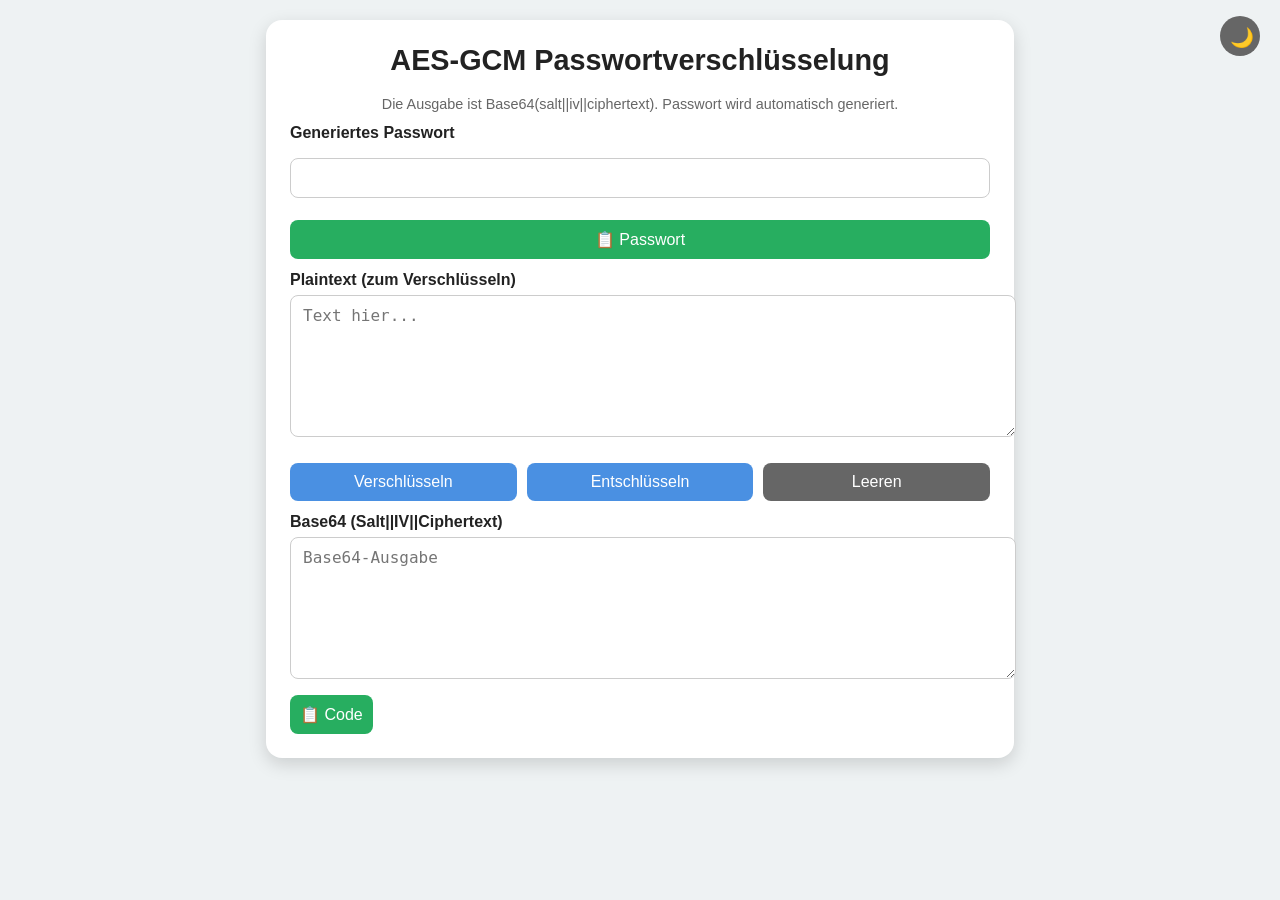
==== v.0.25-latest.html @ ead97351 "Add files via upload" ====
<!doctype html>
<html lang="de">
<head>
<meta charset="utf-8"/>
<meta name="viewport" content="width=device-width,initial-scale=1"/>
<title>AES-GCM Passwortverschlüsselung</title>
<style>
  :root {
    --bg: #eef2f3;
    --bg-container: #fff;
    --text: #222;
    --text-light: #666;
    --btn: #4A90E2;
    --btn-hover: #357ABD;
    --btn-copy: #27ae60;
    --btn-copy-hover: #1e8449;
    --btn-secondary: #666;
    --btn-secondary-hover: #444;
  }

  body.dark {
    --bg: #121212;
    --bg-container: #1e1e1e;
    --text: #f5f5f5;
    --text-light: #aaa;
    --btn: #2980b9;
    --btn-hover: #1f6391;
    --btn-copy: #2ecc71;
    --btn-copy-hover: #27ae60;
    --btn-secondary: #888;
    --btn-secondary-hover: #aaa;
  }

  body {
    font-family: "Segoe UI", Roboto, Arial, sans-serif;
    background: var(--bg);
    margin: 0;
    padding: 20px;
    display: flex;
    justify-content: center;
    transition: background 0.4s ease, color 0.4s ease;
  }

  .container {
    background: var(--bg-container);
    border-radius: 16px;
    box-shadow: 0 6px 18px rgba(0,0,0,0.15);
    padding: 24px;
    max-width: 700px;
    width: 100%;
    color: var(--text);
    transition: background 0.4s ease, color 0.4s ease;
  }

  h1 {
    margin-top: 0;
    font-size: 1.8rem;
    text-align: center;
    color: var(--text);
    transition: color 0.4s ease;
  }

  label {
    font-weight: 600;
    margin-top: 12px;
    display: block;
    color: var(--text);
    transition: color 0.4s ease;
  }

  input, textarea {
    width: 100%;
    padding: 10px 12px;
    border: 1px solid #ccc;
    border-radius: 8px;
    margin-top: 6px;
    margin-bottom: 12px;
    font-size: 1rem;
    transition: border 0.2s, background 0.4s ease, color 0.4s ease;
    background: var(--bg-container);
    color: var(--text);
  }

  input:focus, textarea:focus {
    outline: none;
    border-color: var(--btn);
    box-shadow: 0 0 6px rgba(74,144,226,0.3);
  }

  textarea {
    min-height: 120px;
    resize: vertical;
  }

  .row {
    display: flex;
    flex-wrap: wrap;
    gap: 10px;
    margin-top: 10px;
  }

  button {
    flex: 1;
    background: var(--btn);
    color: #fff;
    border: none;
    border-radius: 8px;
    padding: 10px;
    font-size: 1rem;
    cursor: pointer;
    transition: background 0.2s, transform 0.1s, color 0.4s ease;
  }

  button:hover {
    background: var(--btn-hover);
  }

  button:active {
    transform: scale(0.97);
  }

  .secondary {
    background: var(--btn-secondary);
  }

  .secondary:hover {
    background: var(--btn-secondary-hover);
  }

  .copy-btn {
    background: var(--btn-copy);
  }

  .copy-btn:hover {
    background: var(--btn-copy-hover);
  }

  .small {
    font-size: 0.9rem;
    color: var(--text-light);
    margin-bottom: 12px;
    text-align: center;
    transition: color 0.4s ease;
  }

  /* Darkmode Toggle */
  .dark-toggle {
    position: absolute;
    top: 16px;
    right: 20px;
    background: var(--btn-secondary);
    color: #fff;
    border: none;
    border-radius: 50%;
    width: 40px;
    height: 40px;
    font-size: 1.2rem;
    cursor: pointer;
    transition: background 0.3s, transform 0.2s;
  }

  .dark-toggle:hover {
    background: var(--btn-secondary-hover);
    transform: rotate(20deg);
  }

  @media (max-width: 600px) {
    .row { flex-direction: column; }
    button { flex: none; width: 100%; }
  }
</style>
</head>
<body>
<button id="darkModeBtn" class="dark-toggle">🌙</button>

<div class="container">
  <h1>AES-GCM Passwortverschlüsselung</h1>
  <p class="small">Die Ausgabe ist Base64(salt||iv||ciphertext). Passwort wird automatisch generiert.</p>

  <label>Generiertes Passwort</label>
  <div class="row">
    <input id="password" type="text" readonly />
    <button id="copyPwBtn" class="copy-btn">📋 Passwort</button>
  </div>

  <label>Plaintext (zum Verschlüsseln)</label>
  <textarea id="plaintext" placeholder="Text hier..."></textarea>

  <div class="row">
    <button id="encryptBtn">Verschlüsseln</button>
    <button id="decryptBtn">Entschlüsseln</button>
    <button id="clearBtn" class="secondary">Leeren</button>
  </div>

  <label>Base64 (Salt||IV||Ciphertext)</label>
  <textarea id="output" placeholder="Base64-Ausgabe"></textarea>
  <button id="copyOutBtn" class="copy-btn">📋 Code</button>
</div>

<script>
/* Parameter */
const PBKDF2_ITER = 100000;
const SALT_LEN = 16;
const IV_LEN = 12;
const KEY_LEN = 256;

function toBase64(buffer) {
  return btoa(String.fromCharCode(...new Uint8Array(buffer)));
}
function fromBase64(b64) {
  const bin = atob(b64);
  const bytes = new Uint8Array(bin.length);
  for (let i=0;i<bin.length;i++) bytes[i]=bin.charCodeAt(i);
  return bytes.buffer;
}

async function deriveKey(password, salt) {
  const enc = new TextEncoder();
  const pwKey = await crypto.subtle.importKey(
    'raw', enc.encode(password), {name:'PBKDF2'}, false, ['deriveKey']
  );
  return crypto.subtle.deriveKey(
    {name:'PBKDF2', salt: salt, iterations: PBKDF2_ITER, hash: 'SHA-256'},
    pwKey,
    {name:'AES-GCM', length: KEY_LEN},
    false,
    ['encrypt','decrypt']
  );
}

function randBytes(len){
  const b = new Uint8Array(len);
  crypto.getRandomValues(b);
  return b;
}

/* Passwort-Generator */
function generatePassword(length=16){
  const chars = "ABCDEFGHIJKLMNOPQRSTUVWXYZabcdefghijklmnopqrstuvwxyz0123456789";
  let result = "";
  for (let i=0;i<length;i++){
    result += chars.charAt(Math.floor(Math.random()*chars.length));
  }
  return result;
}

async function encrypt(password, plainText) {
  const salt = randBytes(SALT_LEN);
  const iv = randBytes(IV_LEN);
  const key = await deriveKey(password, salt);
  const enc = new TextEncoder();
  const ct = await crypto.subtle.encrypt({name:'AES-GCM', iv: iv}, key, enc.encode(plainText));
  const combined = new Uint8Array(salt.byteLength + iv.byteLength + ct.byteLength);
  combined.set(salt,0);
  combined.set(iv, salt.byteLength);
  combined.set(new Uint8Array(ct), salt.byteLength + iv.byteLength);
  return toBase64(combined.buffer);
}

async function decrypt(password, b64combined) {
  const buf = fromBase64(b64combined);
  const data = new Uint8Array(buf);
  if (data.length < SALT_LEN + IV_LEN + 16) throw new Error('Daten zu kurz / ungültiges Format.');
  const salt = data.slice(0,SALT_LEN).buffer;
  const iv = data.slice(SALT_LEN, SALT_LEN+IV_LEN).buffer;
  const ct = data.slice(SALT_LEN+IV_LEN).buffer;
  const key = await deriveKey(password, salt);
  const plainBuf = await crypto.subtle.decrypt({name:'AES-GCM', iv: iv}, key, ct);
  return new TextDecoder().decode(plainBuf);
}

/* UI */
document.getElementById('encryptBtn').addEventListener('click', async ()=>{
  let pwField = document.getElementById('password');
  if(!pwField.value){ 
    pwField.value = generatePassword();
  }
  const pw = pwField.value;
  const pt = document.getElementById('plaintext').value;
  try{
    if(!pw) throw new Error('Passwort erforderlich');
    const b64 = await encrypt(pw, pt);
    document.getElementById('output').value = b64;
    alert('Verschlüsselt ✅');
  }catch(e){ alert('Fehler: '+e.message); }
});

document.getElementById('decryptBtn').addEventListener('click', async ()=>{
  const pw = document.getElementById('password').value;
  const b64 = document.getElementById('output').value.trim();
  try{
    if(!pw) throw new Error('Passwort erforderlich');
    const pt = await decrypt(pw, b64);
    document.getElementById('plaintext').value = pt;
    alert('Entschlüsselt ✅');
  }catch(e){ alert('Fehler beim Entschlüsseln: '+e.message); }
});

document.getElementById('clearBtn').addEventListener('click', ()=>{
  document.getElementById('password').value='';
  document.getElementById('plaintext').value='';
  document.getElementById('output').value='';
});

/* Copy Buttons */
document.getElementById('copyPwBtn').addEventListener('click', ()=>{
  const pw = document.getElementById('password').value;
  if(pw){
    navigator.clipboard.writeText(pw);
    alert("Passwort kopiert 📋");
  }
});
document.getElementById('copyOutBtn').addEventListener('click', ()=>{
  const out = document.getElementById('output').value;
  if(out){
    navigator.clipboard.writeText(out);
    alert("Code kopiert 📋");
  }
});

/* Darkmode Toggle */
const darkBtn = document.getElementById("darkModeBtn");
darkBtn.addEventListener("click", ()=>{
  document.body.classList.toggle("dark");
  darkBtn.textContent = document.body.classList.contains("dark") ? "☀️" : "🌙";
});
</script>
</body>
</html>
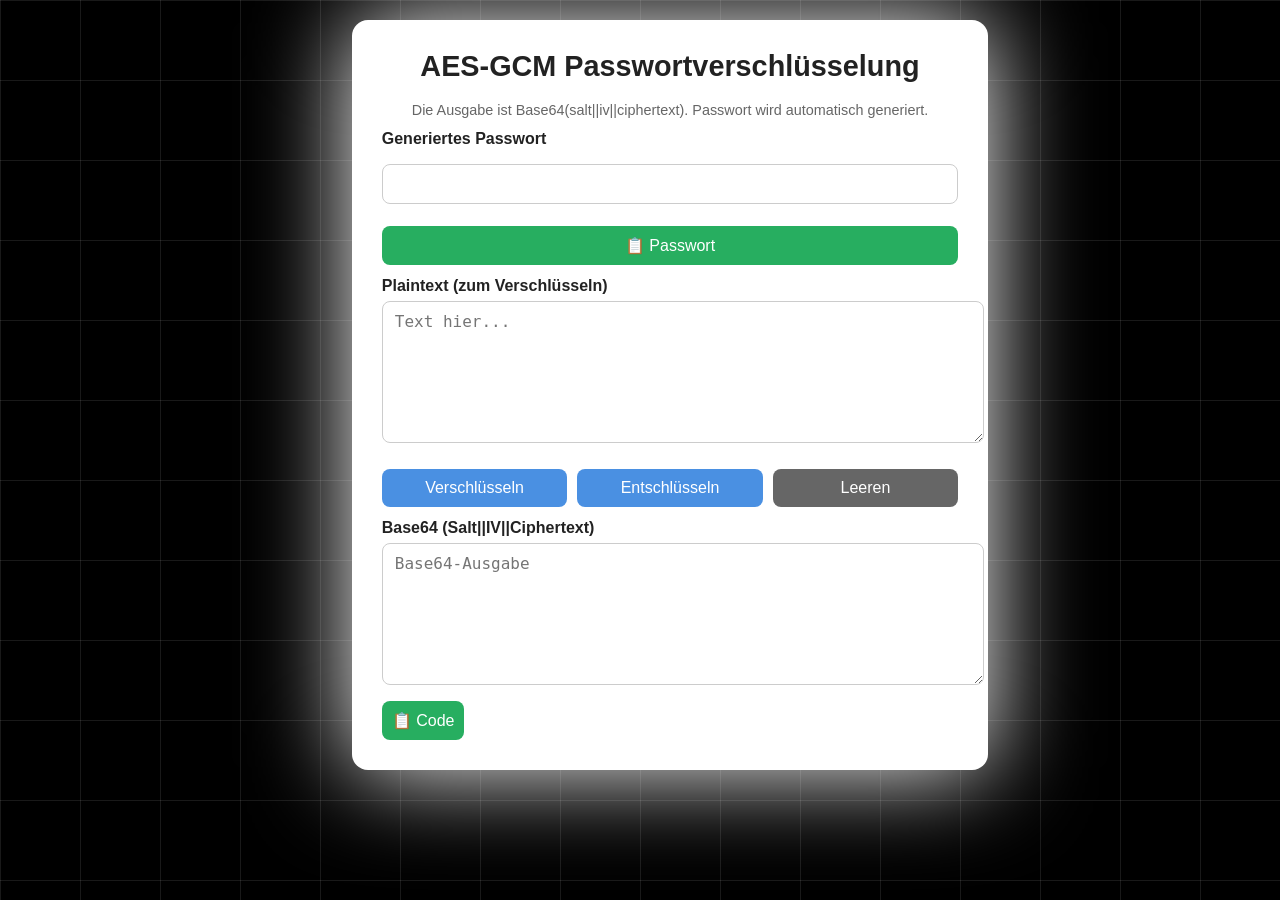
==== commit 89d834de: "Add files via upload" ====
--- a/v.0.25-latest.html
+++ b/v.0.25-latest.html
@@ -40,16 +40,45 @@
     justify-content: center;
     transition: background 0.4s ease, color 0.4s ease;
   }
-
+  .bgAn {
+  position: fixed;
+  width: 100%;
+  height: 100%;
+  top: 0;
+  background: #000000;
+  --gap: 5em;
+  --line: 1px;
+  --color: rgba(255, 255, 255, 0.2);
+
+  background-image: linear-gradient(
+      -90deg,
+      transparent calc(var(--gap) - var(--line)),
+      var(--color) calc(var(--gap) - var(--line) + 1px),
+      var(--color) var(--gap)
+    ),
+    linear-gradient(
+      0deg,
+      transparent calc(var(--gap) - var(--line)),
+      var(--color) calc(var(--gap) - var(--line) + 1px),
+      var(--color) var(--gap)
+    );
+  background-size: var(--gap) var(--gap);
+  background-repeat: repeat;
+}
+  .content {
+    z-index: 99;
+    position: relative;
+    
+  }
   .container {
     background: var(--bg-container);
     border-radius: 16px;
-    box-shadow: 0 6px 18px rgba(0,0,0,0.15);
-    padding: 24px;
+    box-shadow: 0 0 100px white;
+    padding: 30px;
     max-width: 700px;
     width: 100%;
     color: var(--text);
-    transition: background 0.4s ease, color 0.4s ease;
+    
   }
 
   h1 {
@@ -171,7 +200,9 @@
 </style>
 </head>
 <body>
-<button id="darkModeBtn" class="dark-toggle">🌙</button>
+        <div class="bgAn"></div>
+        <div class="content">
+<!--<button id="darkModeBtn" class="dark-toggle">🌙</button>-->
 
 <div class="container">
   <h1>AES-GCM Passwortverschlüsselung</h1>
